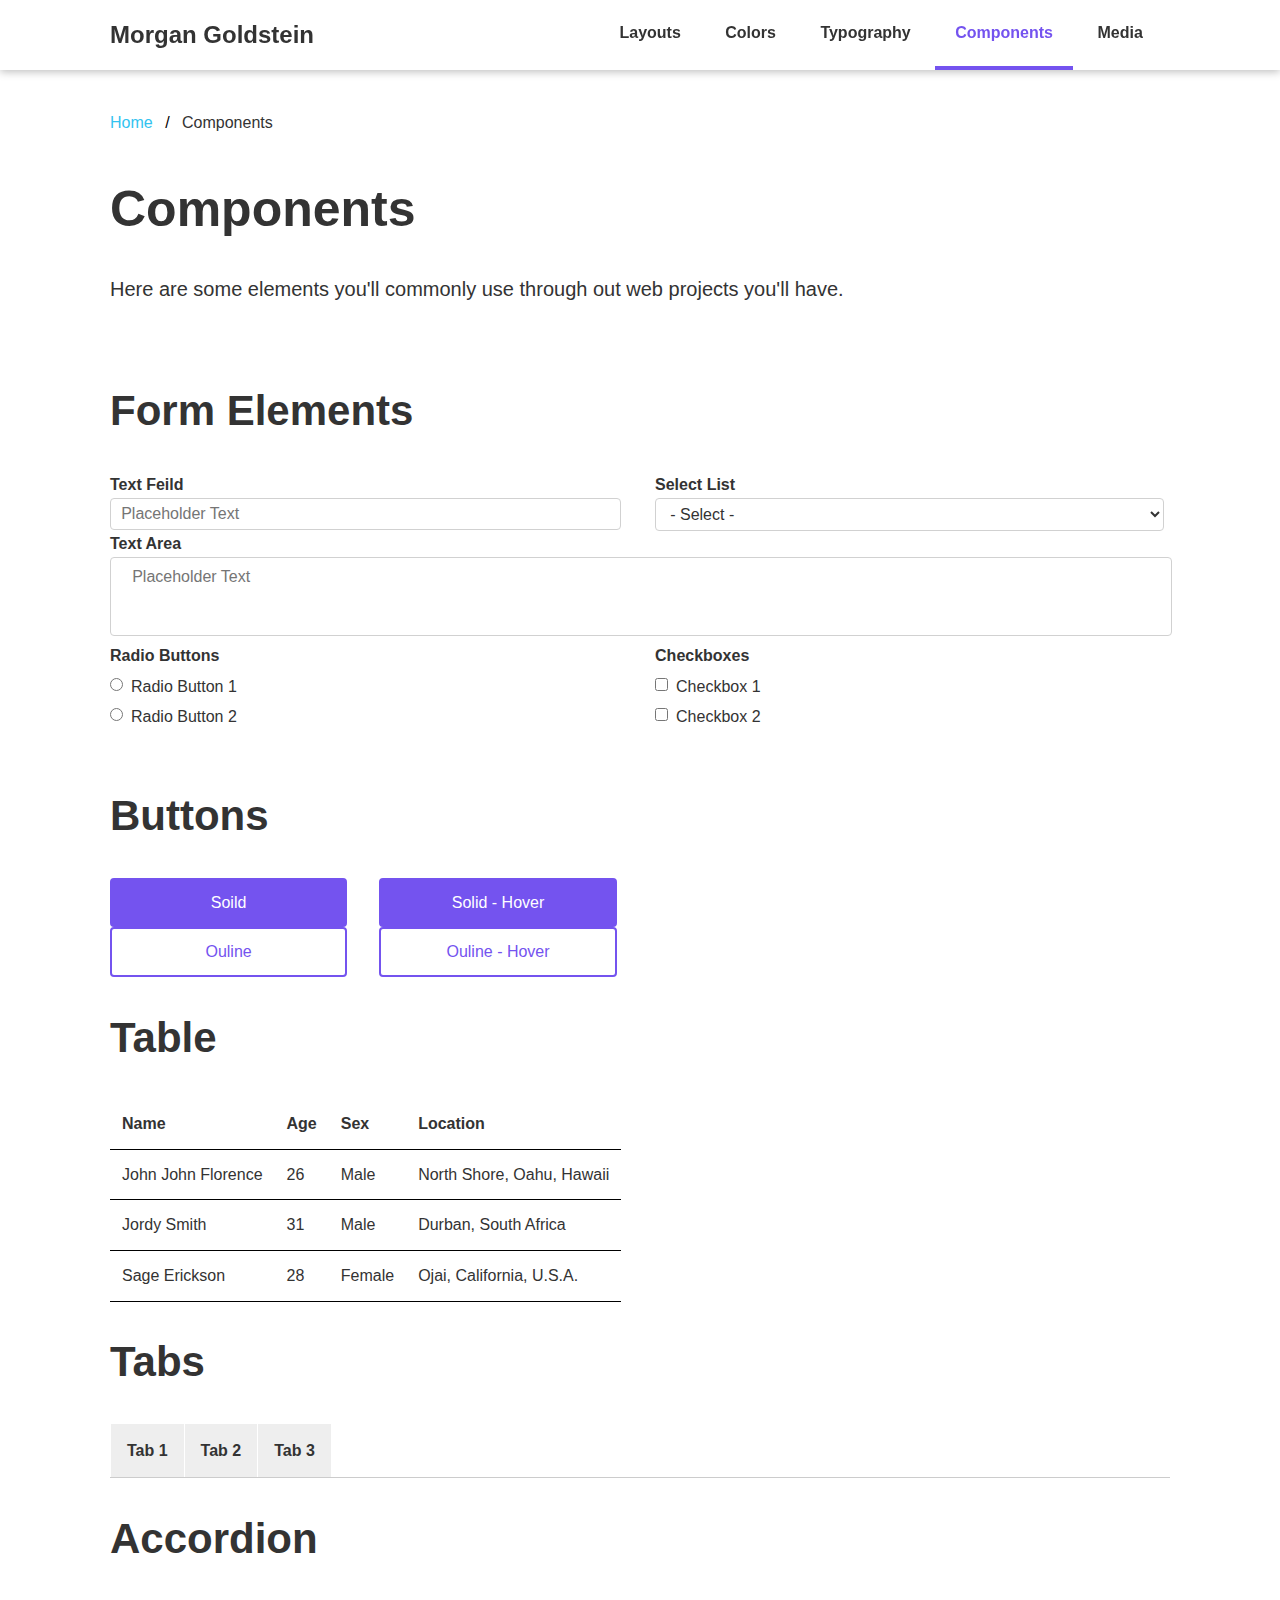
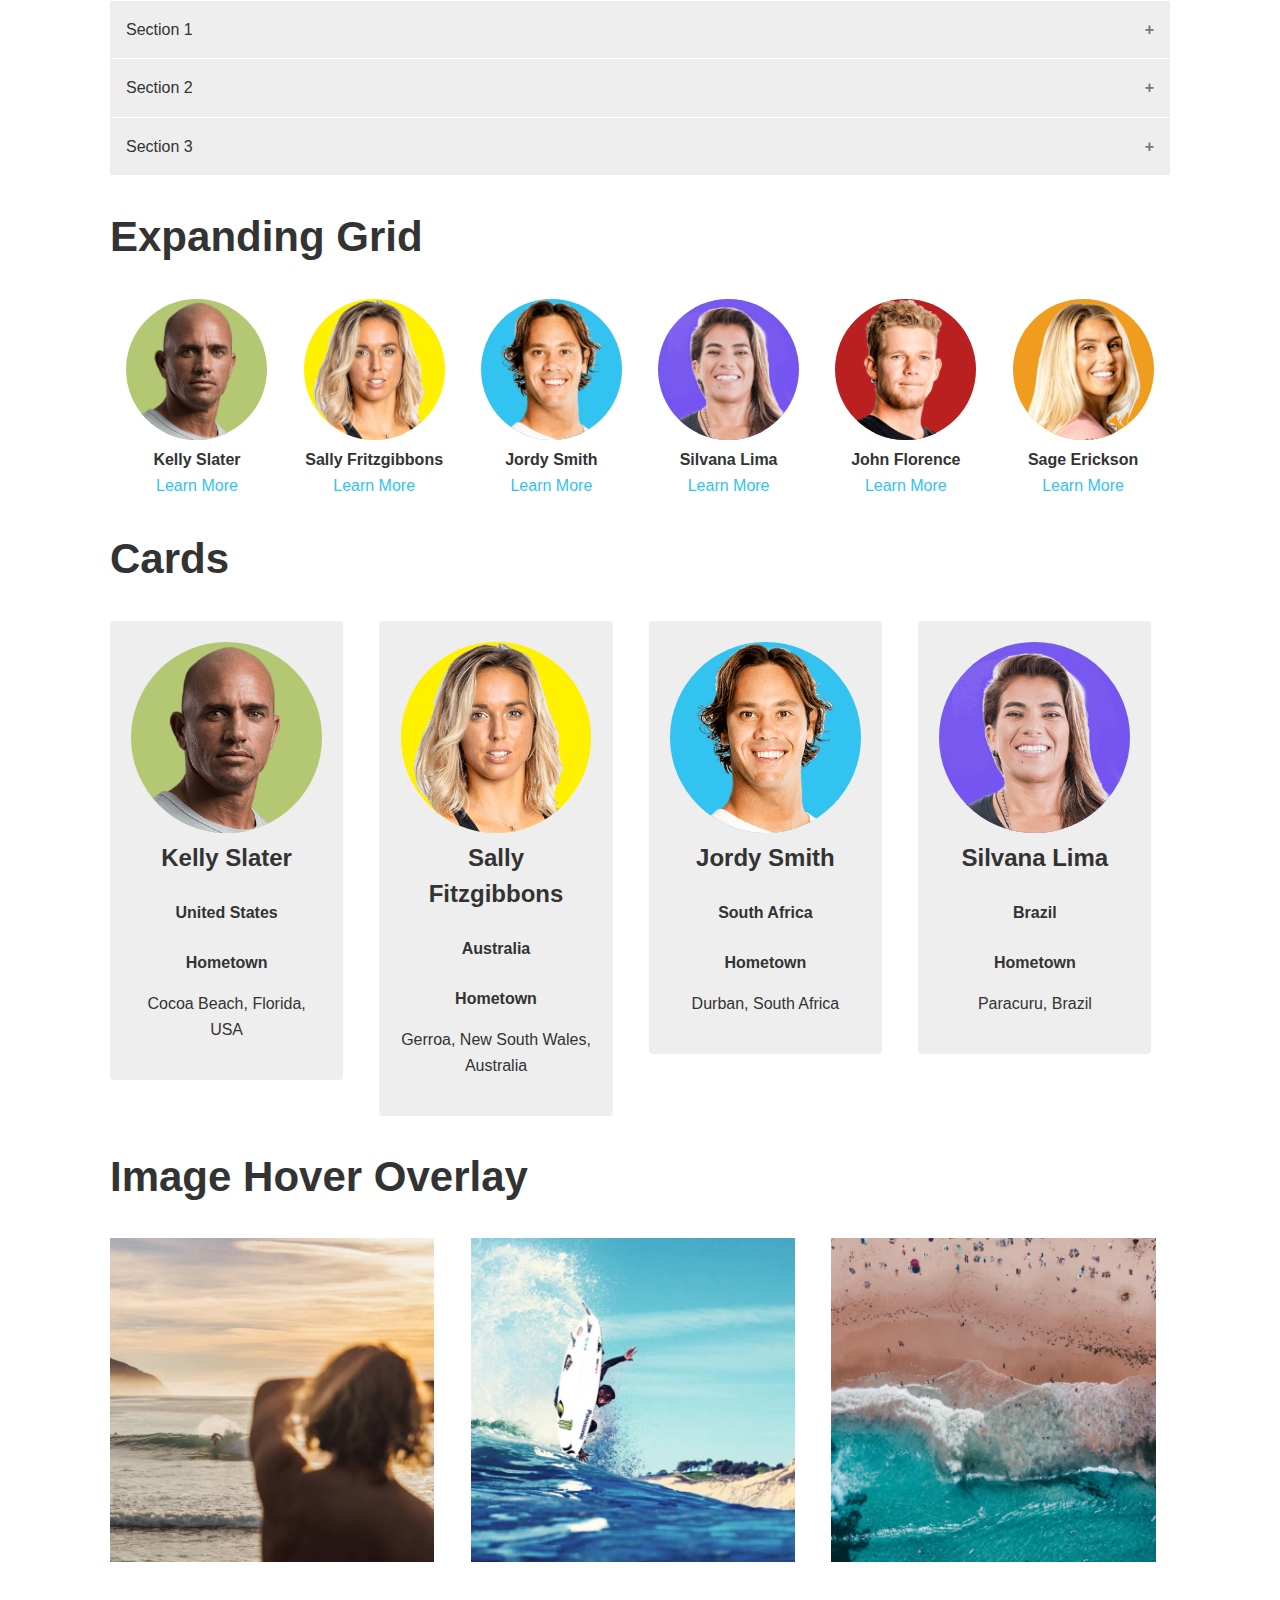
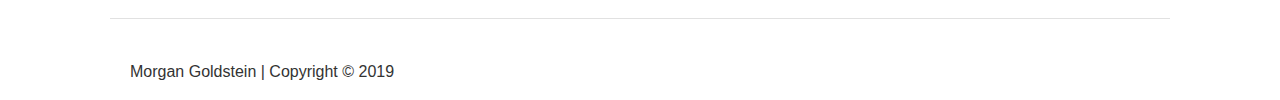
==== components.html @ 7888e920 "Add files via upload" ====
<!DOCTYPE html>
<html lang="en">
<head>

  <!-- Basic Page Needs
  –––––––––––––––––––––––––––––––––––––––––––––––––– -->
  <meta charset="utf-8">
  <title>Morgan Goldstein - Components</title>

  <!-- Mobile Specific Metas
  –––––––––––––––––––––––––––––––––––––––––––––––––– -->
  <meta name="viewport" content="width=device-width, initial-scale=1">

  <!-- CSS
  –––––––––––––––––––––––––––––––––––––––––––––––––– -->
  <link rel="stylesheet" href="css/normalize.css">
  <link rel="stylesheet" href="css/style.css">

</head>
<body class="components">

 <nav>
  <div class="container">
      <div class ="logo four columns">
          <a href="/">Morgan Goldstein</a>
      </div>
  	<div class="topnav eight columns">
        <ul>
            <li><a href="layouts.html">Layouts</a></li>
            <li><a href="colors.html">Colors</a></li>
            <li><a href="typography.html">Typography</a></li>
            <li><a href="components.html"class="active">Components</a></li>
            <li><a href="media.html">Media</a></li>
            <li class="mobile"><a><span style="cursor:pointer" onclick="openNav()">&#9776; Menu</span></a></li>
        </ul>
      </div>
    </div>
</nav>
    
<div id="slidenav" class="slidenav">
    <a href="javascript:void(0)" class="closebtn" oneclick="closeNav()">&times;</a>
    <a href="layouts.html">Layouts</a>
        <a href="colors.html">Colors</a>
        <a href="typography.html">Typography</a>
        <a href="components.html">Components</a>
        <a href="media.html">Media</a>
</div>
    
<!-- Primary Page Layout 
------------------------------------------------->
    
<div class="container">
 
    <ul class="breadcrumb">
        <li><a href="/">Home</a></li>
        <li>Components</li>
    </ul>
<h1>Components</h1>
<p class="lead">Here are some elements you'll commonly use through out web projects you'll have.</p>
<br>
<h2>Form Elements</h2>
<div class="row">
    <div class="six columns">
    <label>Text Feild</label>
        <input type="text" placeholder="Placeholder Text">
    </div>
    <div class="six columns">
     <label>Select List</label>
        <select>
            <option value="" selected="selected">- Select -</option>
            <option value="1">option 1</option>
            <option value="2">option2</option>
        </select>
    </div>
    <br>
    <label>Text Area</label>
    <textarea placeholder="Placeholder Text"></textarea>
 </div>
    
<div class="row">
    <div class="six columns">
      <label>Radio Buttons</label>
      <div class="radio-checkbox">
          <input type="radio"><label>Radio Button 1</label>
    </div>
        <div class="radio-checkbox">
        <input type="radio"><label>Radio Button 2</label>
    </div>
</div>
    <div class="six columns">
        <label>Checkboxes</label>
        <div class="radio-checkbox">
            <input type="checkbox"><label>Checkbox 1</label>
    </div>
        <div class="radio-checkbox">
            <input type="checkbox"><label>Checkbox 2</label>
    </div>
  </div>
</div>
<br>
<h2>Buttons</h2>
<div class="row button-row">
        <div class="three columns">
        <a class="button" href="#">Soild</a>
    </div>
        <div class="three columns">
        <a class="button hover" href="#">Solid - Hover</a>
    </div>
    <br>
    <div class="row button-row">
        <div class="three columns">
        <a class="button outline" href="#">Ouline</a>
     </div>
        <div class="three columns">
        <a class="button outline hover" href="#">Ouline - Hover</a>
    </div>
        <div class="three columns"></div>
        <div class="three columns"></div>
    </div>
    
<h2>Table</h2>
<div class="row">
     <table>
         <thread>
             <tr>
                 <th>Name</th>
                 <th>Age</th>
                 <th>Sex</th>
                 <th>Location</th>
             </tr>
         </thread>
         <tbody>
             <tr>
                 <td>John John Florence</td>
                 <td>26</td>
                 <td>Male</td>
                 <td>North Shore, Oahu, Hawaii</td>
             </tr>
             <tr>
                 <td>Jordy Smith</td>
                 <td>31</td>
                 <td>Male</td>
                 <td>Durban, South Africa</td>
             </tr>
             <tr>
                 <td>Sage Erickson</td>
                 <td>28</td>
                 <td>Female</td>
                 <td>Ojai, California, U.S.A.</td>
             </tr>
         </tbody>
    </table>
</div>

<h2>Tabs</h2>
<div class="tab">
    <button class="tablinks" oneclick="openCity(event, 'Tab1')" id="defaultOpen">Tab 1</button>
    <button class="tablinks" oneclick="openCity(event, 'Tab2')">Tab 2</button>
    <button class="tablinks" oneclick="openCity(event, 'Tab3')">Tab 3</button>
    </div>

<div id="Tab1" class="tabcontent">
    <h3>Tab 1</h3>
    <p>Ut rhoncus nunc at massa porttior lobortis. Sed nunc purus, lectus eget consectetur id, consectetur vel tellus. Maecenas ac feugiat neque. Vestibulum laorett pellentesque ornare. Nullam ut sollicitudin velit. Integer tempor elit vitae iaculis rutrum. Etiam volutpat turpis ante. Donec et eros magna. In ut tempas nulla. Maecenas at tristique purus. Praesent a pretium nibh.</p>
    </div>

<div id="Tab2" class="tabcontent">
    <h3>Tab 2</h3>
    <p>Ut rhoncus nunc at massa porttior lobortis. Sed nunc purus, lectus eget consectetur id, consectetur vel tellus. Maecenas ac feugiat neque. Vestibulum laorett pellentesque ornare. Nullam ut sollicitudin velit. Integer tempor elit vitae iaculis rutrum. Etiam volutpat turpis ante. Donec et eros magna. In ut tempas nulla. Maecenas at tristique purus. Praesent a pretium nibh.</p>
    </div>

<div id="Tab3" class="tabcontent">
    <h3>Tab 3</h3>
    <p>Ut rhoncus nunc at massa porttior lobortis. Sed nunc purus, lectus eget consectetur id, consectetur vel tellus. Maecenas ac feugiat neque. Vestibulum laorett pellentesque ornare. Nullam ut sollicitudin velit. Integer tempor elit vitae iaculis rutrum. Etiam volutpat turpis ante. Donec et eros magna. In ut tempas nulla. Maecenas at tristique purus. Praesent a pretium nibh.</p>
    </div>
  
<h2>Accordion</h2>
    
<div class="row">
    <button class="accordion">Section 1</button>
    <div class="panel">
    <p>Lorem ipsum dolor sit amet, consectetur adipisicing elit, sed do eiusmod tempor incididunt ut labore et dolore magna aliqua. Ut enim ad minim venim, quis nostrud exercitation ullamco laboris nisi ut aliquip ex ea commodo consequat.</p>
    </div>

    <button class="accordion">Section 2</button>
    <div class="panel">
    <p>Lorem ipsum dolor sit amet, consectetur adipisicing elit, sed do eiusmod tempor incididunt ut labore et dolore magna aliqua. Ut enim ad minim venim, quis nostrud exercitation ullamco laboris nisi ut aliquip ex ea commodo consequat.</p>
    </div>

    <button class="accordion">Section 3</button>
    <div class="panel">
    <p>Lorem ipsum dolor sit amet, consectetur adipisicing elit, sed do eiusmod tempor incididunt ut labore et dolore magna aliqua. Ut enim ad minim venim, quis nostrud exercitation ullamco laboris nisi ut aliquip ex ea commodo consequat.</p>
    </div>
</div>
    
<h2>Expanding Grid</h2>
<div class="row expanding-grid">
    <div class="two columns" oneclick="openTab('b1');">
    <img class="headshot secondary-3" src="images/hs-kelly.png">
        <h6>Kelly Slater</h6>
        <a oneclick="openTab('b1')";>Learn More</a>
    </div>
    <div class="two columns" oneclick="openTab('b2');">
    <img class="headshot secondary-5" src="images/hs-sally.png">
        <h6>Sally Fritzgibbons</h6>
        <a oneclick="openTab('b2')";>Learn More</a>
     </div>
    <div class="two columns" oneclick="openTab('b3');">
    <img class="headshot primary-1" src="images/hs-jordy.png">
        <h6>Jordy Smith</h6>
        <a oneclick="openTab('b3')";>Learn More</a>
     </div>
    <div class="two columns" oneclick="openTab('b4');">
    <img class="headshot primary-2" src="images/hs-silvana.png">
        <h6>Silvana Lima</h6>
        <a oneclick="openTab('b4')";>Learn More</a>
     </div>
    <div class="two columns" oneclick="openTab('b5');">
    <img class="headshot secondary-4" src="images/hs-john.png">
        <h6>John Florence</h6>
        <a oneclick="openTab('b5')";>Learn More</a>
     </div>
     <div class="two columns" oneclick="openTab('b6');">
    <img class="headshot secondary-6" src="images/hs-sage.png">
        <h6>Sage Erickson</h6>
        <a oneclick="openTab('b6')";>Learn More</a>
     </div>
    </div>

<div id="b1" class="containerTab" style="display:none;">
    <span oneclick="this.parentElement.style.display='none'" class="closebtn">&times;</span>
    <div class="row">
        <div class="four columns">
        <h3>Kelly Slater</h3>
        </div>
        <div class="eight columns">
        <h6>Bio</h6>
        <p>Kelly Slater is the greatest surfer of all time. He has a death grip on nearly every major record in the sport, including his 11 World Titles, 55 career victories, as well as being the youngest and oldest World Champion in men's history. He ushered in a new ear of high-performance surfing when he arrived on the scene in 1990, incorperating international fin releases and a m...</p>
     </div>
   </div>
</div>
    
<div id="b2" class="containerTab" style="display:none;">
    <span oneclick="this.parentElement.style.display='none'" class="closebtn">&times;</span>
    <div class="row">
        <div class="four columns">
        <h3>Sally Fitzgibbons</h3>
        </div>
        <div class="eight columns">
        <h6>Bio</h6>
        <p>Sally Fitzgibbons was born an athlete. From an early age she decided she wanted to be a champion at something. She played soccer, touch football and cross-country running, and ended up a national champion middle distance runner in High School. For Fotzgibbons, all those sports fed off each other, but ultimatly, her love for surfing is what won out. It's hard...</p>
     </div>
   </div>
</div>
<div id="b3" class="containerTab" style="display:none;">
    <span oneclick="this.parentElement.style.display='none'" class="closebtn">&times;</span>
    <div class="row">
        <div class="four columns">
        <h3>Jordy Smith</h3>
        </div>
        <div class="eight columns">
        <h6>Bio</h6>
        <p>Jordy Smith set off one of the biggest wars in industry history after winning the Worl Junior Championship in 2006 and the Qualifying Series in 2007. Though he was being lobbied by the links of Tiger Woods and Michael Jordan to join Nike, he elected to go with O'Neill, who he's been with ever since. He earned his first two Chamionship Tour wins in...</p>
     </div>
   </div>
</div>    
<div id="b4" class="containerTab" style="display:none;">
    <span oneclick="this.parentElement.style.display='none'" class="closebtn">&times;</span>
    <div class="row">
        <div class="four columns">
        <h3>Silvana Lima</h3>
        </div>
        <div class="eight columns">
        <h6>Bio</h6>
        <p>Silvana Lima is a warrior. there's no other word to descibe a women with her skill, determination and resilience. She started well behind the line, growing up in a snack-shack on the sand in Paracuaru, Brazil, owned by her parents. She learned to surf on a piece of wood that she adorned with a makeshift fin herself. Her first "real" board was a hand-me...</p>
     </div>
   </div>
</div>    
    <div id="b5" class="containerTab" style="display:none;">
    <span oneclick="this.parentElement.style.display='none'" class="closebtn">&times;</span>
    <div class="row">
        <div class="four columns">
        <h3>John John Florence</h3>
        </div>
        <div class="eight columns">
        <h6>Bio</h6>
        <p>John Hojn Florence is one of only five surfers in men's Champion Tour history to clinch his first two World Titles in back-to-back fashion. Mark Richards, Tom Carroll, Tom Curren and the late Andy Irons are the only other members of that elite club. The mild-mannered prodigy from the North Shore of Oahu has been living in the public's eye since the age of...</p>
     </div>
   </div>
</div>    
    <div id="b6" class="containerTab" style="display:none;">
    <span oneclick="this.parentElement.style.display='none'" class="closebtn">&times;</span>
    <div class="row">
        <div class="four columns">
        <h3>Sage Erickson</h3>
        </div>
        <div class="eight columns">
        <h6>Bio</h6>
        <p>After five years of battling on the Championship Tour Sage Erickson is just beginning to settle in. She notched her first Championship Tour victory in 2017 at the Vans US Open of Surfing and cracked the Top 10 on the Jeep Leaderboard for the second-straight season. She's come a long way from her early years of struggling at the elite level. Erickson was born in...</p>
     </div>
   </div>
</div>    
 <h2>Cards</h2>
<div class="row">
    <div class="card three columns">
    <img class="headshot secondary-3" src="images/hs-kelly.png">
    <h5>Kelly Slater</h5>
    <h6>United States</h6>
    <label>Hometown</label>
    <p>Cocoa Beach, Florida, USA</p>
</div>
    <div class="card three columns">
    <img class="headshot secondary-5" src="images/hs-sally.png">
    <h5>Sally Fitzgibbons</h5>
    <h6>Australia</h6>
    <label>Hometown</label>
    <p>Gerroa, New South Wales, Australia</p>
</div>
    <div class="card three columns">
    <img class="headshot primary-1" src="images/hs-jordy.png">
    <h5>Jordy Smith</h5>
    <h6>South Africa</h6>
    <label>Hometown</label>
    <p>Durban, South Africa</p>
</div>
    <div class="card three columns">
    <img class="headshot primary-2" src="images/hs-silvana.png">
    <h5>Silvana Lima</h5>
    <h6>Brazil</h6>
    <label>Hometown</label>
    <p>Paracuru, Brazil</p>
</div>
    </div>
<h2>Image Hover Overlay</h2>
    <div class="row">
        <div class="four columns image-container">
        <img src="images/overlay-01.jpg">
        <div class="overlay">
        <div class="text">"Sometimes in the morning, when it's a good surf, I go out there, and I don't feel like it's a bad world."</div>
    </div>
    </div>
    <div class="four columns image-container">
     <img src="images/overlay-02.jpg">
    <div class="overlay">
       <div class="text">"Surfing's the source. Can change your life. Swear to God."</div> 
    </div>
    </div> 
    <div class="four columns image-container">
        <img src="images/overlay-03.jpg">
        <div class="overlay">
        <div class="text">"Thank God for a few free waves"</div>
        </div>
     </div>
   </div>

    
<footer>
    <div class="container">
        <p>Morgan Goldstein    |      Copyright  © 2019 </p>
    </div>
    
</footer>
      
<script src="./script.js"></script>
    
</body>
</html>
---- css/style.css ----
body {
    font-size: 16px;
    line-height: 1.6;
    font-weight: 400;
    font-family: Helvetica, Arial, sans-serif;
    color: #333;
    margin-top: 100px;
}
img {
    max-width: 100%;
}

.home {
    background: linear-gradient(180deg, #00C5FF 0%, #B4C873 100%) no-repeat;
    color: #FFF;
    height: 100vh;
    margin: 0;
}
.home .container {
    padding-top: 40vh;
    text-align: center;
}
.home p {
    margin-bottom: 0;
}
.home h1 {
    margin-top: 0;
}

nav {
    position: fixed;
    background: #FFF;
    top: 0;
    left: 0;
    width: 100%;
    z-index: 1;
    box-shadow: 0 2px 8px 0 rgba(0,0,0,0.25);
}
nav a {
    color: #333;
    font-weight: bold; 
}
nav .topnav li.mobile {
    display: none;
}
@media (max-width: 903px) {
    nav .topnav ul li{
        display: none;
    }
    nav .topnav ul li.mobile {
        display: inline-block;
    }
    nav .eight.columns,
    nav .four.columns {
            width: 48%;
    }
}
.logo {
    font-size: 24px;
    margin-top: 16px;
}
.logo a:hover {
    color: #7453EF;
    text-decoration: none;
}
.topnav {
    text-align: right;
}
.topnav ul {
    margin: 0;
    padding: 0;
}
.topnav ul li {
    display: inline-block;
    vertical-align: top;
}
.topnav a {
    padding: 20px;
    border-bottom: 4px solid #FFF;
    display: block;
    transition: background-color 0.8s ease;
}
.topnav a.active {
    padding: 20px;
    border-bottom: 4px solid #7453EF;
    color: #7453EF;
}
.topnav a:hover {
    background: #7453EF;
    border-bottom: 4px solid #7453EF;
    color: #FFF;
    text-decoration: none;
}
.slidenav {
    height: 100%;
    width: 0;
    position: fixed;
    z-index: 1;
    top: 0;
    left: 0;
    background-color: #111;
    overflow-x: hidden;
    transition: 0.5s;
    padding-top: 60px;
}
.slidenav a {
    padding: 8px 8px 8px 32px;
    text-decoration: none;
    color: #818181;
    display: block;
    transition: 0.3s;
}
.slidenav a:hover {
    color: #f1f1f1;
    text-decoration: none;
}
.slidenav .closebtn {
    position: absolute;
    top: 0;
    right: 25px;
    font-size: 36px;
    margin-left: 50px;
}
@media screen and (max-height: 450px) {
    .slidenav {
        padding-top: 15px;
    }
    .slidenav a {
        font-size: 18px;
    }
}
ul.breadcrumb {
    padding: 10px 16px 10px 0;
    list-style: none;
}
ul.breadcrumb li {
    display: inline;
}
ul.breadcrumb li+li:before {
    padding: 8px;
    color: black;
    content: "/\00a0";   
}
.container {
    position: relative;
    max-width: 1060px;
    margin: 0 auto;
    padding: 0 20px;
}
.column, 
.columns {
    display: inline-block;
    vertical-align: top;
    margin-left: 3%
}
.column:first-child,
.columns:first-child {
    margin-left: 0;
}
.one.column {
    width: 4.6%;
}  
.one.columns {
    width: 5.1%;
}
.two.columns {
    width: 13.3%;
}
.three.columns {
    width: 22%;
}
.four.columns {
    width: 30.6%;
}
.five.columns {
    width: 39.3%;
}
.six.columns {
    width: 48%;
}
.seven.columns {
    width: 56.6%;
}
.eight.columns {
    width: 65.3%;
}
.nine.columns {
    width: 74.0%;
}
.ten.columns {
    width: 82.6%;
}
.eleven.columns {
    width: 91.3%;
}
.twelve.columns {
    width: 100%;
    margin-left: 0;
}
@media (max-width: 550px) {
    .one.column,
    .one.columns,
    .two.columns,
    .three.columns,
    .four.columns,
    .five.columns,
    .six.columns,
    .seven.columns,
    .eight.columns,
    .nine.columns,
    .ten.columns,
    .eleven.columns,
    .twelve.columns {
        width: 100%;
    }
    .column, 
    .columns {
        margin-left: 0%;
    }   
}
.example-grid .column,
.example-grid .columns {
    background: #EEE;
    text-align: center;
    border-radius: 4px;
    text-transform: uppercase;
    height: 30px;
    line-height: 30px;
    margin-bottom: 24px;
    font-weight: 600;
}

.colors .row {
    margin-bottom: 24px;
}
.colors h3 {
    margin: 0;
}
.colors h4 {
    margin: 0;
}
.colors p {
    margin-top: 8px;
}
.color {
    width: 100%;
    height: 60px; 
}

.primary .primary-1,
.primary .primary-2,
.primary .primary-3 {
    height: 140px;
}
.primary-1 {
    background: #32C3F0;
}
.primary-2 {
    background: #7453EF;
}
.primary-3 {
    background: #333;
}

.secondary-1 {
    background: #EEE;
}
.secondary-2 {
    background: #CAC788;
}
.secondary-3 {
    background: #B4C873;
}
.secondary-4 {
    background: #BB2020;
}
.secondary-5 {
    background: #FFF100;
}
.secondary-6 {
    background: #F09C1F;
}

.typography .row {
    margin-bottom: 48px;
}
.typography .row h1,
.typography .row h2,
.typography .row h3,
.typography .row h4,
.typography .row h5,
.typography .row h6,{
    margin: 0;
}

h1, h2, h3, h4, h5, h6 {
    font-weight: bold;
}
h1 {
    font-size: 50px;
    line-height: 1.2;
}
h2 {
    font-size: 42px;
    line-height: 1.25;
}
h3 {
    font-size: 36px;
    line-height: 1.3;
}
h4 {
    font-size: 30px;
    line-height: 1.35;
}
h5 {
    font-size: 24px;
    line-height: 1.5;
}
h6 {
    font-size: 16px;
    line-height: 1.6;
}
h1.mobile {
    font-size: 40px;
}
h2.mobile {
    font-size: 36px;
}
h3.mobile {
    font-size: 30px;
}
h4.mobile {
    font-size: 24px;
}
h5.mobile {
    font-size: 18px;
}
h6.mobile {
    font-size: 16px;
}
@media (max-width: 550px) {
    h1 {
        font-size: 40px;
    }
    h2 {
        font-size: 36px;
    }
    h3 {
        font-size: 30px;
    }
    h4 {
        font-size: 24px;
    }
    h5 {
        font-size: 18px;
    }
    h6 {
        font-size: 16px;
    }
    .mobile {
        display: none;
    }
}
hr {
    margin-top: 24px;
    margin-bottom: 24px;
    border-width: 0;
    border-top: 1px soild #E1E1E1;
}
p.lead {
    font-size: 20px;
    line-height: 1.6;
}
p.italic {
    font-style: italic;
}

a{
    color: #32C3F0;
    text-decoration: none;
}
a:hover {
    color: #2799BD;
    text-decoration: underline;
}
blockquote {
    border-left: 4px solid #7453EF;
    font-style: italic;
    font-size: 20px;
    line-height: 1.6;
    margin-left: 0;
    padding: 8px 0 8px 36px;
}
ul {
    list-style: disc inside;
}
ol {
    list-style: decimal inside;
}

label,
lengend {
    display:block;
    font-weight: bold;
}
textarea {
    min-height: 65px;
    padding-top: 6px;
    padding-bottom: 6px;
    resize: none;
}
input[type="email"],
input[type="number"],
input[type="search"],
input[type="text"],
input[type="tel"],
input[type="url"],
input[type="password"],
textarea,
select {
    padding: 6px 2%;
    background-color: #fff;
    border: 1px solid #D1D1D1;
    border-radius: 4px;
    box-shadow: none;
    width: 96%
}
input[type="email"],
input[type="number"],
input[type="search"],
input[type="text"],
input[type="tel"],
input[type="url"],
input[type="password"],
textarea {
    -webkit-appearance: none;
        -moz-appearance: none;
             appearance: none; }

input[type="email"]:focus,
input[type="number"]:focus,
input[type="search"]:focus,
input[type="text"]:focus,
input[type="tel"]:focus,
input[type="url"]:focus,
input[type="password"]:focus,

label,
legend {
    display: block;
    font-weight: bold;
}
textarea {
    min-height: 65px;
    padding-top: 6px;
    padding-bottom: 6px;
    resize: none;
}
input[type="email"],
input[type="number"],
input[type="search"],
input[type="text"],
input[type="tel"],
input[type="url"],
input[type="password"],
textarea,
select {
    padding: 6px 2%;
    background-color: #fff;
    border: 1px solid #D1D1D1;
    border-radius: 4px;
    box-shadow: none;
    width: 96%
}
input[type="email"],
input[type="number"],
input[type="search"],
input[type="text"],
input[type="tel"],
input[type="url"],
input[type="password"],
textarea {
    -webkit-appearance: none;
       -moz-appearance: none;
            appearance: none; }
input[type="email"]:focus,
input[type="number"]:focus,
input[type="search"]:focus,
input[type="text"]:focus,
input[type="tel"]:focus,
input[type="url"]:focus,
input[type="password"]:focus,
textarea:focus,
select:focus {
    border: 1px solid #33C3F0
        outline: 0; }
input[type="checkbox"],
input[type="radio"] {
    display: inline;
}
select {
    width: 100%
}
.radio-checkbox input,
.radio-checkbox label {
    display: inline-block;
    vertical-align: middle;
    font-weight: normal;
}
.radio-checkbox label {
    margin-left: 8px;
    margin-top: 5px;
}
.button,
button,
input[type="submit"],
input[type="reset"],
input[type="button"] {
    display: inline-block;
    padding: 10px 5%;
    color: #FFF;
    text-align: center;
    text-decoration: none;
    background-color: #7453EF;
    border: 2px solid #7453EF;
    cursor: pointer;
    border-radius: 4px;
}
.button:hover,
button:hover,
input[type="submit"]:hover,
input[type="reset"]:hover,
input[type="button"]:hover {
    color: #FFF;
    border: 2px solid #5C41BG;
    background-color: #5C41BD;
    outline: 0;
    text-decoration: none;
}
.button.outline {
    background-color: transparent;
    color: #7453EF;
}
.button.outline:hover {
    background-color: #7453EF;
    border: 2px soild #7453EF;
    color: #FFF;
}
.button-row .button {
    width: 90%
}
padding-left: 0;
}
th:last-child,
td:last-child {
    padding-right: 0;
}
table, {
    width: 100%;
}

th, td {
    border-bottom: 1px solid black;
    padding: 12px;
    text-align: left;
}

.tab {
    overflow: hidden;
    border-bottom: 1px solid #ccc;
}
.tab button {
    background-color: #EEEEEE;
    color: #333;
    float: left;
    border: none;
    outline: none;
    cursor: pointer;
    padding: 14px 16px;
    transition: 0.3s;
    font-weight: bold; 
    border-radius: 0;
    margin-left: 1px;
}
.tab button:hover {
    background-color: #CAC7BB;
}
.tab button.active {
    background-color: #CAC7BB;
}
.tabcontent {
    display: none;
    padding: 6px 12px;
    border: 1px solid #ccc;
    border-top: none;
}
.accordion {
    background-color: #EEEEEE;
    color: #333;
    cursor: pointer;
    padding: 16px;
    width: 100%;
    border: none;
    text-align: left;
    outline: none;
    transition: 0.4s;
    margin-bottom: 1px;
    border-radius: 0;
}
.accordian.active;
.accordian:hover {
    background-color: #CAC7BB;
    border: none;
    color: inherit;
}
.accordion:after {
    content: '\002B';
    color: #777;
    font-weight: bold;
    float: right;
    margin-left: 5px;  
}
.accordion.active:after {
    content: "\2212"
}
.panel {
    padding: 0 18px;
    background-color: white;
    max-height: 0;
    overflow: hidden;
    transition: max-height 0.2s ease-out;
}
.expanding-grid {
    text-align: center;
}
.expanding-grid h6 {
    margin: 0;
}
.column {
    text-align: center;
    font-size: 25px;
    cursor: pointer;
    color: white;
}
img.headshot {
    border-radius: 100%;
}
.containerTab {
    position: relative;
    border-top: 1px soild #CCC;
    border-bottom: 1px solid #CCC;
 margin-top: 36px ;
}
.colsebtn {
    position: absolute;
    right: 0;
    top: 0;
    font-size: 35px;
    cursor: pointer;
}
.card {
    background: #EEEEEE;
    border-radius: 4px;
    text-align: center;
    padding: 2%;
    transition: box-shadow 0.2s ease-out;
}
.card:hover {
    box-shadow: 0 0px 8px 0 rgba(0,0,0,.25);
}
.card.three.columns {
    width: 18%;
}
@media (max-width: 800px) {
    .card.three.columns {
        width: 43%;
        margin: 0 1%;
        margin-bottom: 24px;
    }
}
@media (max-width: 800px) {
    .card.three.columns {
        width: 94%
    }
}
.card h5 {
    margin: 0;
}
.card h6 {
    margin: 24px 0;
}
.card p {
    margin: 0:
}
.image-container {
    position: relative;
}
.image-container .overlay {
    position: absolute;
    top: 0;
    bottom: 0;
    left: 0;
    right: 0;
    height: 100%;
    width: 100%;
    opacity: 0;
    transition: .5s ease;
    background-color: rgba(116,83,239,0.80);
}
.image-container:hover .overlay {
    opacity: 1;
}
.image-container .text {
    color: white;
    font-size: 24px;
    position: absolute;
    top: 50%;
    left: 36%
    -webkit-transform: translate(-28%, -50%);
    -ms-transform: translate(-28%, -50%);
    transform: translate(-28%, -50%);
    text-align: center;
}


footer {
    border-top: 1px solid #E1E1E1;
    margin-top: 48px;
    padding: 24px 0 0;
}
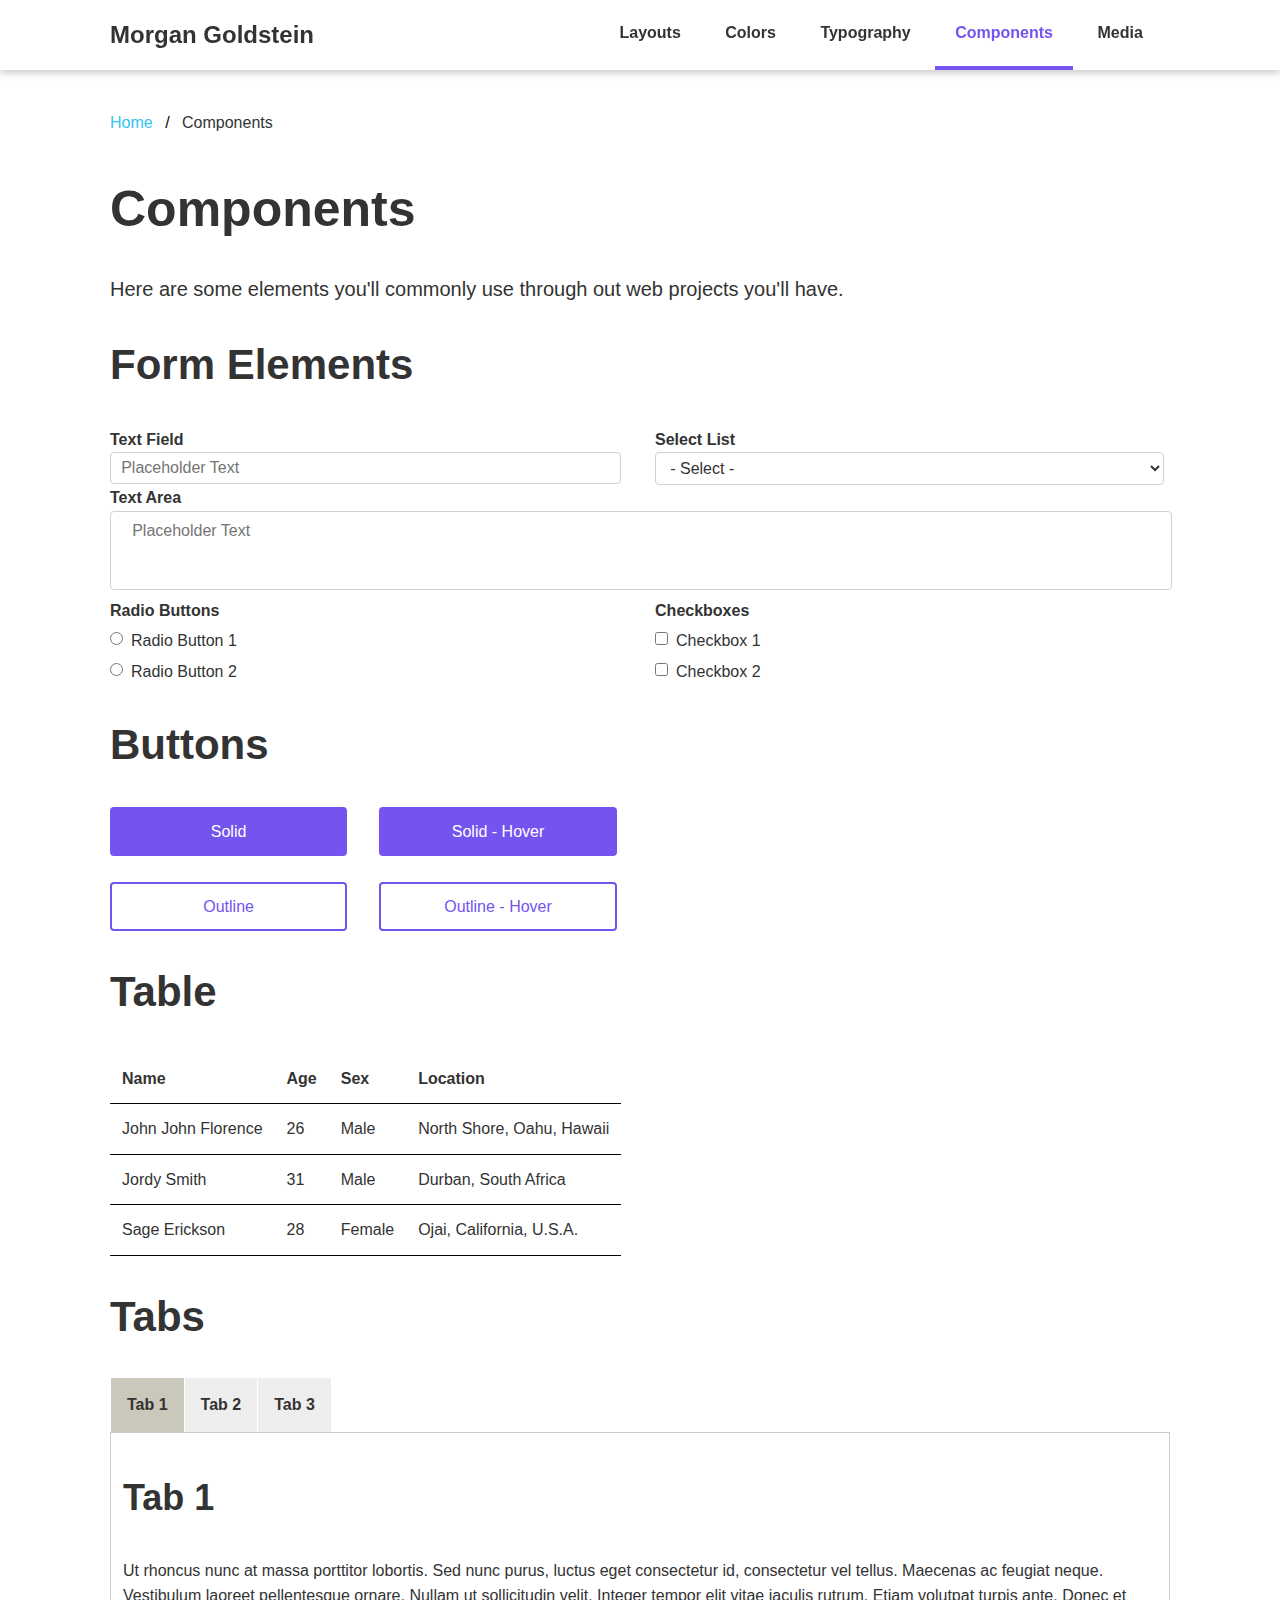
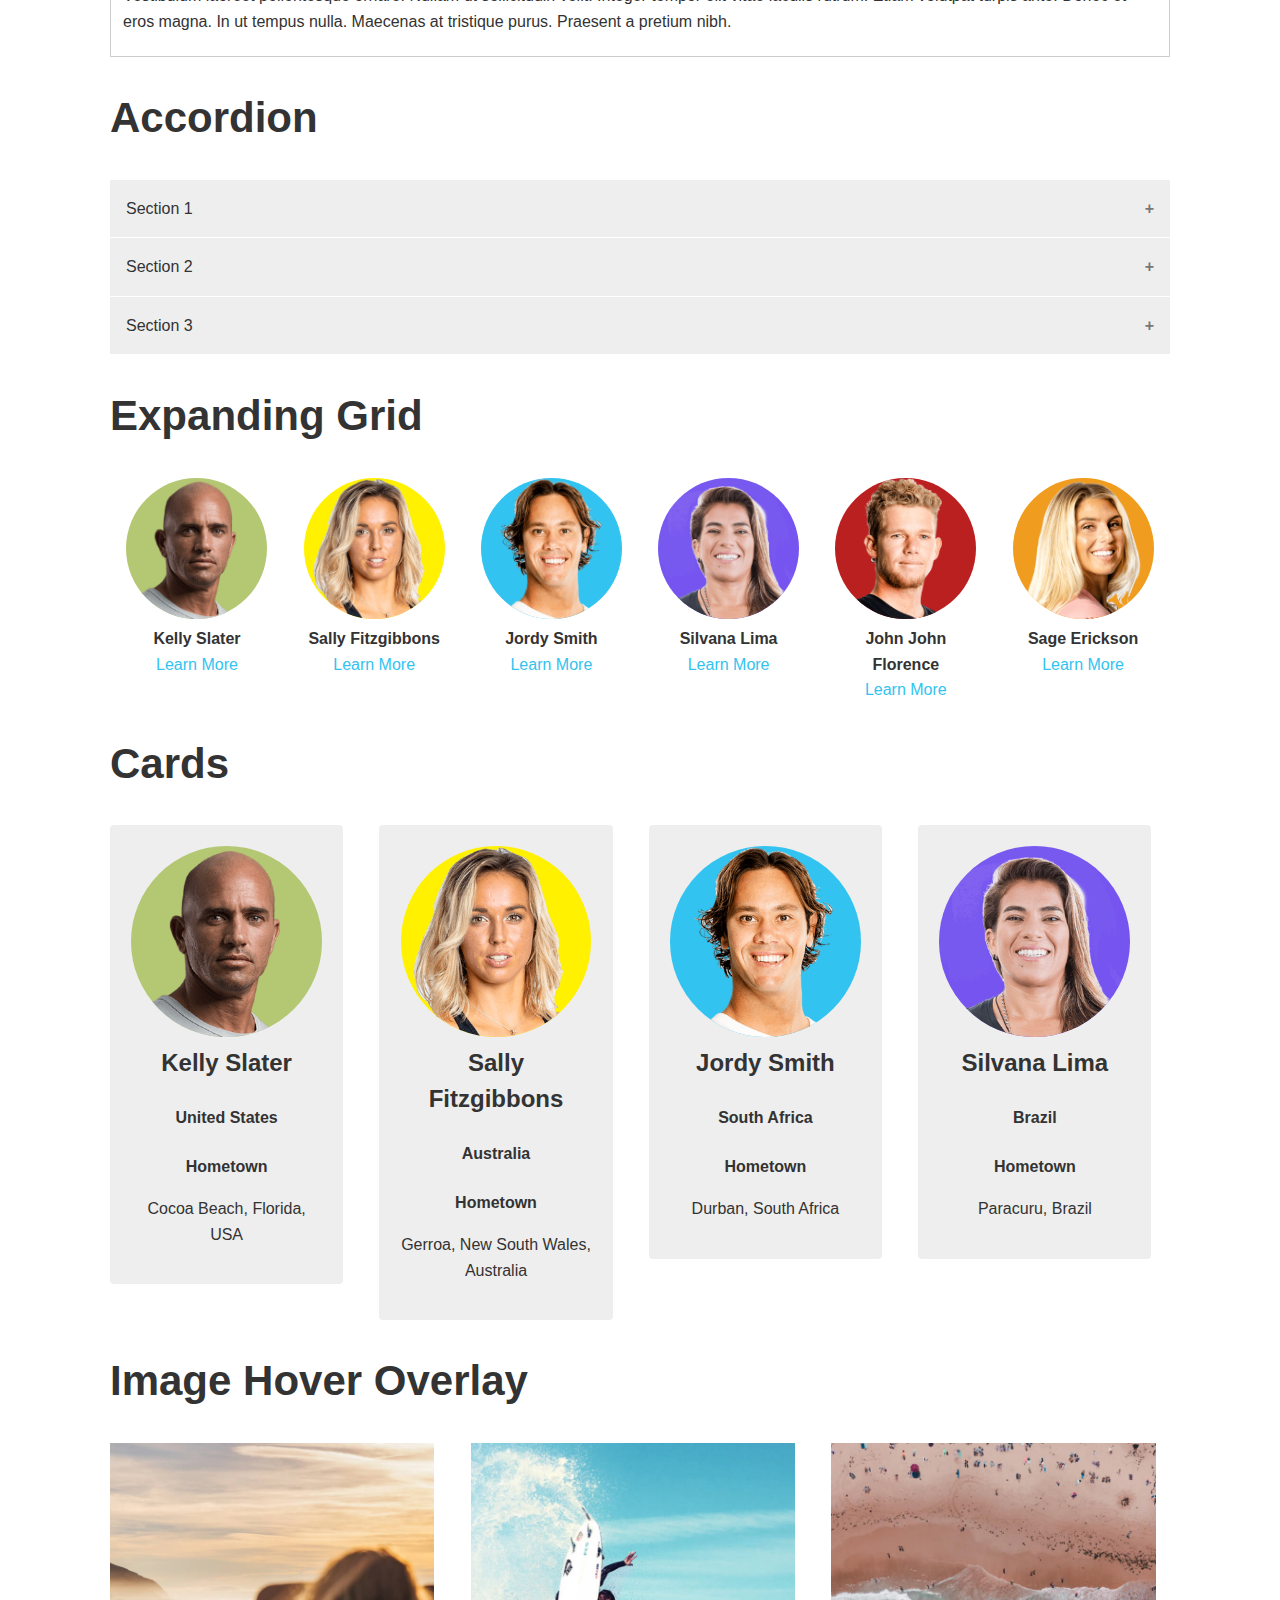
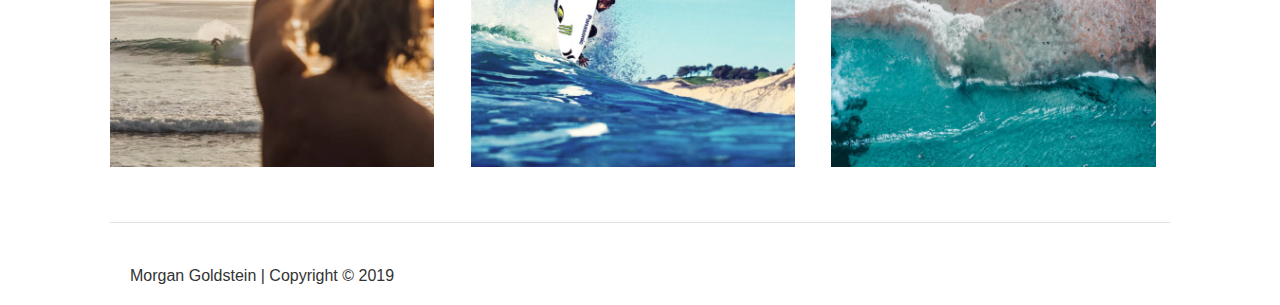
==== commit b4678ff5: "component tab and expanding section edits." ====
--- a/components.html
+++ b/components.html
@@ -57,67 +57,70 @@
     </ul>
 <h1>Components</h1>
 <p class="lead">Here are some elements you'll commonly use through out web projects you'll have.</p>
-<br>
+
 <h2>Form Elements</h2>
-<div class="row">
-    <div class="six columns">
-    <label>Text Feild</label>
-        <input type="text" placeholder="Placeholder Text">
-    </div>
-    <div class="six columns">
-     <label>Select List</label>
-        <select>
-            <option value="" selected="selected">- Select -</option>
-            <option value="1">option 1</option>
-            <option value="2">option2</option>
-        </select>
-    </div>
-    <br>
-    <label>Text Area</label>
-    <textarea placeholder="Placeholder Text"></textarea>
- </div>
-    
-<div class="row">
-    <div class="six columns">
-      <label>Radio Buttons</label>
-      <div class="radio-checkbox">
-          <input type="radio"><label>Radio Button 1</label>
-    </div>
-        <div class="radio-checkbox">
-        <input type="radio"><label>Radio Button 2</label>
-    </div>
-</div>
-    <div class="six columns">
-        <label>Checkboxes</label>
-        <div class="radio-checkbox">
-            <input type="checkbox"><label>Checkbox 1</label>
-    </div>
-        <div class="radio-checkbox">
-            <input type="checkbox"><label>Checkbox 2</label>
-    </div>
-  </div>
-</div>
-<br>
+    <div class="row">
+	    <div class="six columns">
+	    	<label>Text Field</label>
+				<input type="text" placeholder="Placeholder Text">
+	    </div>
+	    <div class="six columns">
+	    	<label>Select List</label>
+				<select>
+				  <option value="" selected="selected">- Select -</option>
+				  <option value="1">option 1</option>
+				  <option value="2">option 2</option>	  
+			  </select>
+	    </div>
+	    
+	    <label>Text Area</label>
+	    <textarea placeholder="Placeholder Text"></textarea>
+    </div>
+    
+    <div class="row">
+    	<div class="six columns">
+	    	<label>Radio Buttons</label>
+	    	<div class="radio-checkbox">
+					<input type="radio"><label>Radio Button 1</label>
+	    	</div>
+	    	<div class="radio-checkbox">
+					<input type="radio"><label>Radio Button 2</label>
+	    	</div>
+	    </div>
+	    <div class="six columns">
+	    	<label>Checkboxes</label>
+	    	<div class="radio-checkbox">
+					<input type="checkbox"><label>Checkbox 1</label>
+	    	</div>
+				<div class="radio-checkbox">
+					<input type="checkbox"><label>Checkbox 2</label>
+				</div>
+	    </div>
+    </div>
+
 <h2>Buttons</h2>
-<div class="row button-row">
-        <div class="three columns">
-        <a class="button" href="#">Soild</a>
-    </div>
-        <div class="three columns">
-        <a class="button hover" href="#">Solid - Hover</a>
+    <div class="row button-row">
+    	<div class="three columns">
+    		<a class="button" href="#">Solid</a>
+    	</div>
+    	<div class="three columns">
+    		<a class="button hover" href="#">Solid - Hover</a>
+    	</div>
+    	<div class="three columns"></div>
+    	<div class="three columns"></div>
     </div>
     <br>
     <div class="row button-row">
-        <div class="three columns">
-        <a class="button outline" href="#">Ouline</a>
-     </div>
-        <div class="three columns">
-        <a class="button outline hover" href="#">Ouline - Hover</a>
-    </div>
-        <div class="three columns"></div>
-        <div class="three columns"></div>
-    </div>
-    
+    	<div class="three columns">
+    		<a class="button outline" href="#">Outline</a>
+    	</div>
+    	<div class="three columns">
+    		<a class="button outline hover" href="#">Outline - Hover</a>
+    	</div>
+    	<div class="three columns"></div>
+    	<div class="three columns"></div>
+    </div>
+
 <h2>Table</h2>
 <div class="row">
      <table>
@@ -153,26 +156,26 @@
 </div>
 
 <h2>Tabs</h2>
-<div class="tab">
-    <button class="tablinks" oneclick="openCity(event, 'Tab1')" id="defaultOpen">Tab 1</button>
-    <button class="tablinks" oneclick="openCity(event, 'Tab2')">Tab 2</button>
-    <button class="tablinks" oneclick="openCity(event, 'Tab3')">Tab 3</button>
-    </div>
-
-<div id="Tab1" class="tabcontent">
-    <h3>Tab 1</h3>
-    <p>Ut rhoncus nunc at massa porttior lobortis. Sed nunc purus, lectus eget consectetur id, consectetur vel tellus. Maecenas ac feugiat neque. Vestibulum laorett pellentesque ornare. Nullam ut sollicitudin velit. Integer tempor elit vitae iaculis rutrum. Etiam volutpat turpis ante. Donec et eros magna. In ut tempas nulla. Maecenas at tristique purus. Praesent a pretium nibh.</p>
-    </div>
-
-<div id="Tab2" class="tabcontent">
-    <h3>Tab 2</h3>
-    <p>Ut rhoncus nunc at massa porttior lobortis. Sed nunc purus, lectus eget consectetur id, consectetur vel tellus. Maecenas ac feugiat neque. Vestibulum laorett pellentesque ornare. Nullam ut sollicitudin velit. Integer tempor elit vitae iaculis rutrum. Etiam volutpat turpis ante. Donec et eros magna. In ut tempas nulla. Maecenas at tristique purus. Praesent a pretium nibh.</p>
-    </div>
-
-<div id="Tab3" class="tabcontent">
-    <h3>Tab 3</h3>
-    <p>Ut rhoncus nunc at massa porttior lobortis. Sed nunc purus, lectus eget consectetur id, consectetur vel tellus. Maecenas ac feugiat neque. Vestibulum laorett pellentesque ornare. Nullam ut sollicitudin velit. Integer tempor elit vitae iaculis rutrum. Etiam volutpat turpis ante. Donec et eros magna. In ut tempas nulla. Maecenas at tristique purus. Praesent a pretium nibh.</p>
-    </div>
+    <div class="tab">
+		  <button class="tablinks" onclick="openCity(event, 'Tab1')" id="defaultOpen">Tab 1</button>
+		  <button class="tablinks" onclick="openCity(event, 'Tab2')">Tab 2</button>
+		  <button class="tablinks" onclick="openCity(event, 'Tab3')">Tab 3</button>
+		</div>
+		
+		<div id="Tab1" class="tabcontent">
+		  <h3>Tab 1</h3>
+		  <p>Ut rhoncus nunc at massa porttitor lobortis. Sed nunc purus, luctus eget consectetur id, consectetur vel tellus. Maecenas ac feugiat neque. Vestibulum laoreet pellentesque ornare. Nullam ut sollicitudin velit. Integer tempor elit vitae iaculis rutrum. Etiam volutpat turpis ante. Donec et eros magna. In ut tempus nulla. Maecenas at tristique purus. Praesent a pretium nibh.</p>
+		</div>
+		
+		<div id="Tab2" class="tabcontent">
+		  <h3>Tab 2</h3>
+		  <p>Ut rhoncus nunc at massa porttitor lobortis. Sed nunc purus, luctus eget consectetur id, consectetur vel tellus. Maecenas ac feugiat neque. Vestibulum laoreet pellentesque ornare. Nullam ut sollicitudin velit. Integer tempor elit vitae iaculis rutrum. Etiam volutpat turpis ante. Donec et eros magna. In ut tempus nulla. Maecenas at tristique purus. Praesent a pretium nibh.</p> 
+		</div>
+		
+		<div id="Tab3" class="tabcontent">
+		  <h3>Tab 3</h3>
+		  <p>Ut rhoncus nunc at massa porttitor lobortis. Sed nunc purus, luctus eget consectetur id, consectetur vel tellus. Maecenas ac feugiat neque. Vestibulum laoreet pellentesque ornare. Nullam ut sollicitudin velit. Integer tempor elit vitae iaculis rutrum. Etiam volutpat turpis ante. Donec et eros magna. In ut tempus nulla. Maecenas at tristique purus. Praesent a pretium nibh.</p>
+		</div>
   
 <h2>Accordion</h2>
     
@@ -194,112 +197,118 @@
 </div>
     
 <h2>Expanding Grid</h2>
-<div class="row expanding-grid">
-    <div class="two columns" oneclick="openTab('b1');">
-    <img class="headshot secondary-3" src="images/hs-kelly.png">
-        <h6>Kelly Slater</h6>
-        <a oneclick="openTab('b1')";>Learn More</a>
-    </div>
-    <div class="two columns" oneclick="openTab('b2');">
-    <img class="headshot secondary-5" src="images/hs-sally.png">
-        <h6>Sally Fritzgibbons</h6>
-        <a oneclick="openTab('b2')";>Learn More</a>
-     </div>
-    <div class="two columns" oneclick="openTab('b3');">
-    <img class="headshot primary-1" src="images/hs-jordy.png">
-        <h6>Jordy Smith</h6>
-        <a oneclick="openTab('b3')";>Learn More</a>
-     </div>
-    <div class="two columns" oneclick="openTab('b4');">
-    <img class="headshot primary-2" src="images/hs-silvana.png">
-        <h6>Silvana Lima</h6>
-        <a oneclick="openTab('b4')";>Learn More</a>
-     </div>
-    <div class="two columns" oneclick="openTab('b5');">
-    <img class="headshot secondary-4" src="images/hs-john.png">
-        <h6>John Florence</h6>
-        <a oneclick="openTab('b5')";>Learn More</a>
-     </div>
-     <div class="two columns" oneclick="openTab('b6');">
-    <img class="headshot secondary-6" src="images/hs-sage.png">
-        <h6>Sage Erickson</h6>
-        <a oneclick="openTab('b6')";>Learn More</a>
-     </div>
-    </div>
-
-<div id="b1" class="containerTab" style="display:none;">
-    <span oneclick="this.parentElement.style.display='none'" class="closebtn">&times;</span>
-    <div class="row">
-        <div class="four columns">
-        <h3>Kelly Slater</h3>
-        </div>
-        <div class="eight columns">
-        <h6>Bio</h6>
-        <p>Kelly Slater is the greatest surfer of all time. He has a death grip on nearly every major record in the sport, including his 11 World Titles, 55 career victories, as well as being the youngest and oldest World Champion in men's history. He ushered in a new ear of high-performance surfing when he arrived on the scene in 1990, incorperating international fin releases and a m...</p>
-     </div>
-   </div>
-</div>
-    
-<div id="b2" class="containerTab" style="display:none;">
-    <span oneclick="this.parentElement.style.display='none'" class="closebtn">&times;</span>
-    <div class="row">
-        <div class="four columns">
-        <h3>Sally Fitzgibbons</h3>
-        </div>
-        <div class="eight columns">
-        <h6>Bio</h6>
-        <p>Sally Fitzgibbons was born an athlete. From an early age she decided she wanted to be a champion at something. She played soccer, touch football and cross-country running, and ended up a national champion middle distance runner in High School. For Fotzgibbons, all those sports fed off each other, but ultimatly, her love for surfing is what won out. It's hard...</p>
-     </div>
-   </div>
-</div>
-<div id="b3" class="containerTab" style="display:none;">
-    <span oneclick="this.parentElement.style.display='none'" class="closebtn">&times;</span>
-    <div class="row">
-        <div class="four columns">
-        <h3>Jordy Smith</h3>
-        </div>
-        <div class="eight columns">
-        <h6>Bio</h6>
-        <p>Jordy Smith set off one of the biggest wars in industry history after winning the Worl Junior Championship in 2006 and the Qualifying Series in 2007. Though he was being lobbied by the links of Tiger Woods and Michael Jordan to join Nike, he elected to go with O'Neill, who he's been with ever since. He earned his first two Chamionship Tour wins in...</p>
-     </div>
-   </div>
-</div>    
-<div id="b4" class="containerTab" style="display:none;">
-    <span oneclick="this.parentElement.style.display='none'" class="closebtn">&times;</span>
-    <div class="row">
-        <div class="four columns">
-        <h3>Silvana Lima</h3>
-        </div>
-        <div class="eight columns">
-        <h6>Bio</h6>
-        <p>Silvana Lima is a warrior. there's no other word to descibe a women with her skill, determination and resilience. She started well behind the line, growing up in a snack-shack on the sand in Paracuaru, Brazil, owned by her parents. She learned to surf on a piece of wood that she adorned with a makeshift fin herself. Her first "real" board was a hand-me...</p>
-     </div>
-   </div>
-</div>    
-    <div id="b5" class="containerTab" style="display:none;">
-    <span oneclick="this.parentElement.style.display='none'" class="closebtn">&times;</span>
-    <div class="row">
-        <div class="four columns">
-        <h3>John John Florence</h3>
-        </div>
-        <div class="eight columns">
-        <h6>Bio</h6>
-        <p>John Hojn Florence is one of only five surfers in men's Champion Tour history to clinch his first two World Titles in back-to-back fashion. Mark Richards, Tom Carroll, Tom Curren and the late Andy Irons are the only other members of that elite club. The mild-mannered prodigy from the North Shore of Oahu has been living in the public's eye since the age of...</p>
-     </div>
-   </div>
-</div>    
-    <div id="b6" class="containerTab" style="display:none;">
-    <span oneclick="this.parentElement.style.display='none'" class="closebtn">&times;</span>
-    <div class="row">
-        <div class="four columns">
-        <h3>Sage Erickson</h3>
-        </div>
-        <div class="eight columns">
-        <h6>Bio</h6>
-        <p>After five years of battling on the Championship Tour Sage Erickson is just beginning to settle in. She notched her first Championship Tour victory in 2017 at the Vans US Open of Surfing and cracked the Top 10 on the Jeep Leaderboard for the second-straight season. She's come a long way from her early years of struggling at the elite level. Erickson was born in...</p>
-     </div>
-   </div>
-</div>    
+		<div class="row expanding-grid">
+		  <div class="two columns" onclick="openTab('b1');">
+		    <img class="headshot secondary-3" src="images/hs-kelly.png">
+		    <h6>Kelly Slater</h6>
+		    <a onclick="openTab('b1');">Learn More</a>
+		  </div>
+		  <div class="two columns" onclick="openTab('b2');">
+		    <img class="headshot secondary-5" src="images/hs-sally.png">
+		    <h6>Sally Fitzgibbons</h6>
+		    <a onclick="openTab('b2');">Learn More</a>
+		  </div>
+		  <div class="two columns" onclick="openTab('b3');">
+		    <img class="headshot primary-1" src="images/hs-jordy.png">
+		    <h6>Jordy Smith</h6>
+		    <a onclick="openTab('b3');">Learn More</a>
+		  </div>
+		  <div class="two columns" onclick="openTab('b4');">
+		    <img class="headshot primary-2" src="images/hs-silvana.png">
+		    <h6>Silvana Lima</h6>
+		    <a onclick="openTab('b4');">Learn More</a>
+		  </div>
+		  <div class="two columns" onclick="openTab('b5');">
+		    <img class="headshot secondary-4" src="images/hs-john.png">
+		    <h6>John John Florence</h6>
+		    <a onclick="openTab('b5');">Learn More</a>
+		  </div>
+		  <div class="two columns" onclick="openTab('b6');">
+		    <img class="headshot secondary-6" src="images/hs-sage.png">
+		    <h6>Sage Erickson</h6>
+		    <a onclick="openTab('b6');">Learn More</a>
+		  </div>
+		</div>
+		
+		<!-- Full-width columns: (hidden by default) -->
+		<div id="b1" class="containerTab" style="display:none;">
+		  <span onclick="this.parentElement.style.display='none'" class="closebtn">&times;</span>
+		  <div class="row">
+			  <div class="four columns">
+			  	<h3>Kelly Slater</h3>
+			  </div>
+			  <div class="eight columns">
+			  	<h6>Bio</h6>
+			  	<p>Kelly Slater is the greatest surfer of all time. He has a death grip on nearly every major record in the sport, including his 11 World Titles, 55 career victories, as well as being the youngest and oldest World Champion in men’s history. He ushered in a new era of high-performance surfing when he arrived on the scene in 1990, incorporating intentional fin releases and a m...</p>
+			  </div>
+		  </div>
+		</div>
+		
+		<div id="b2" class="containerTab" style="display:none;">
+		  <span onclick="this.parentElement.style.display='none'" class="closebtn">&times;</span>
+		  <div class="row">
+			  <div class="four columns">
+			  	<h3>Sally Fitzgibbons</h3>
+			  </div>
+			  <div class="eight columns">
+			  	<h6>Bio</h6>
+			  	<p>Sally Fitzgibbons was born an athlete. From an early age she decided she wanted to be a champion at something. She played soccer, touch football and cross-country running, and ended up a national champion middle distance runner in High School. For Fitzgibbons, all those sports fed off each other, but ultimately, her love for surfing is what won out. It’s hard...</p>
+			  </div>
+		  </div>
+		</div>
+		
+		<div id="b3" class="containerTab" style="display:none;">
+		  <span onclick="this.parentElement.style.display='none'" class="closebtn">&times;</span>
+		  <div class="row">
+			  <div class="four columns">
+			  	<h3>Jordy Smith</h3>
+			  </div>
+			  <div class="eight columns">
+			  	<h6>Bio</h6>
+			  	<p>Jordy Smith set off one of the biggest bidding wars in industry history after winning the World Junior Championship in 2006 and the Qualifying Series in 2007. Though he was being lobbied by the likes of Tiger Woods and Michael Jordan to join Nike, he elected to go with O’Neill, who he’s been with ever since. He earned his first two Championship Tour wins in...</p>
+			  </div>
+		  </div>
+		</div>
+		
+		<div id="b4" class="containerTab" style="display:none;">
+		  <span onclick="this.parentElement.style.display='none'" class="closebtn">&times;</span>
+		  <div class="row">
+			  <div class="four columns">
+			  	<h3>Silvana Lima</h3>
+			  </div>
+			  <div class="eight columns">
+			  	<h6>Bio</h6>
+			  	<p>Silvana Lima is a warrior. There’s no other word to describe a woman with her skill, determination and resilience. She started well behind the line, growing up in a snack-shack on the sand in Paracuaru, Brazil, owned by her parents. She learned to surf on a piece of wood that she adorned with a makeshift fin herself. Her first “real” board was a hand-me...</p>
+			  </div>
+		  </div>
+		</div>
+		
+		<div id="b5" class="containerTab" style="display:none;">
+		  <span onclick="this.parentElement.style.display='none'" class="closebtn">&times;</span>
+		  <div class="row">
+			  <div class="four columns">
+			  	<h3>John John Florence</h3>
+			  </div>
+			  <div class="eight columns">
+			  	<h6>Bio</h6>
+			  	<p>John John Florence is one of only five surfers in men’s Championship Tour history to clinch his first two World Titles in back-to-back fashion. Mark Richards, Tom Carroll, Tom Curren and the late Andy Irons are the only other members of that elite club. The mild-mannered prodigy from the North Shore of Oahu has been living in the public’s eye since the age of...</p>
+			  </div>
+		  </div>
+		</div>
+		
+		<div id="b6" class="containerTab" style="display:none;">
+		  <span onclick="this.parentElement.style.display='none'" class="closebtn">&times;</span>
+		  <div class="row">
+			  <div class="four columns">
+			  	<h3>Sage Erickson</h3>
+			  </div>
+			  <div class="eight columns">
+			  	<h6>Bio</h6>
+			  	<p>After five years of battling on the Championship Tour Sage Erickson is just beginning to settle in. She notched her first Championship Tour victory in 2017 at the Vans US Open of Surfing and cracked the Top 10 on the Jeep Leaderboard for the second-straight season. She’s come a long way from her early years of struggling at the elite level. Erickson was born in...</p>
+			  </div>
+		  </div>
+		</div>
+
  <h2>Cards</h2>
 <div class="row">
     <div class="card three columns">
